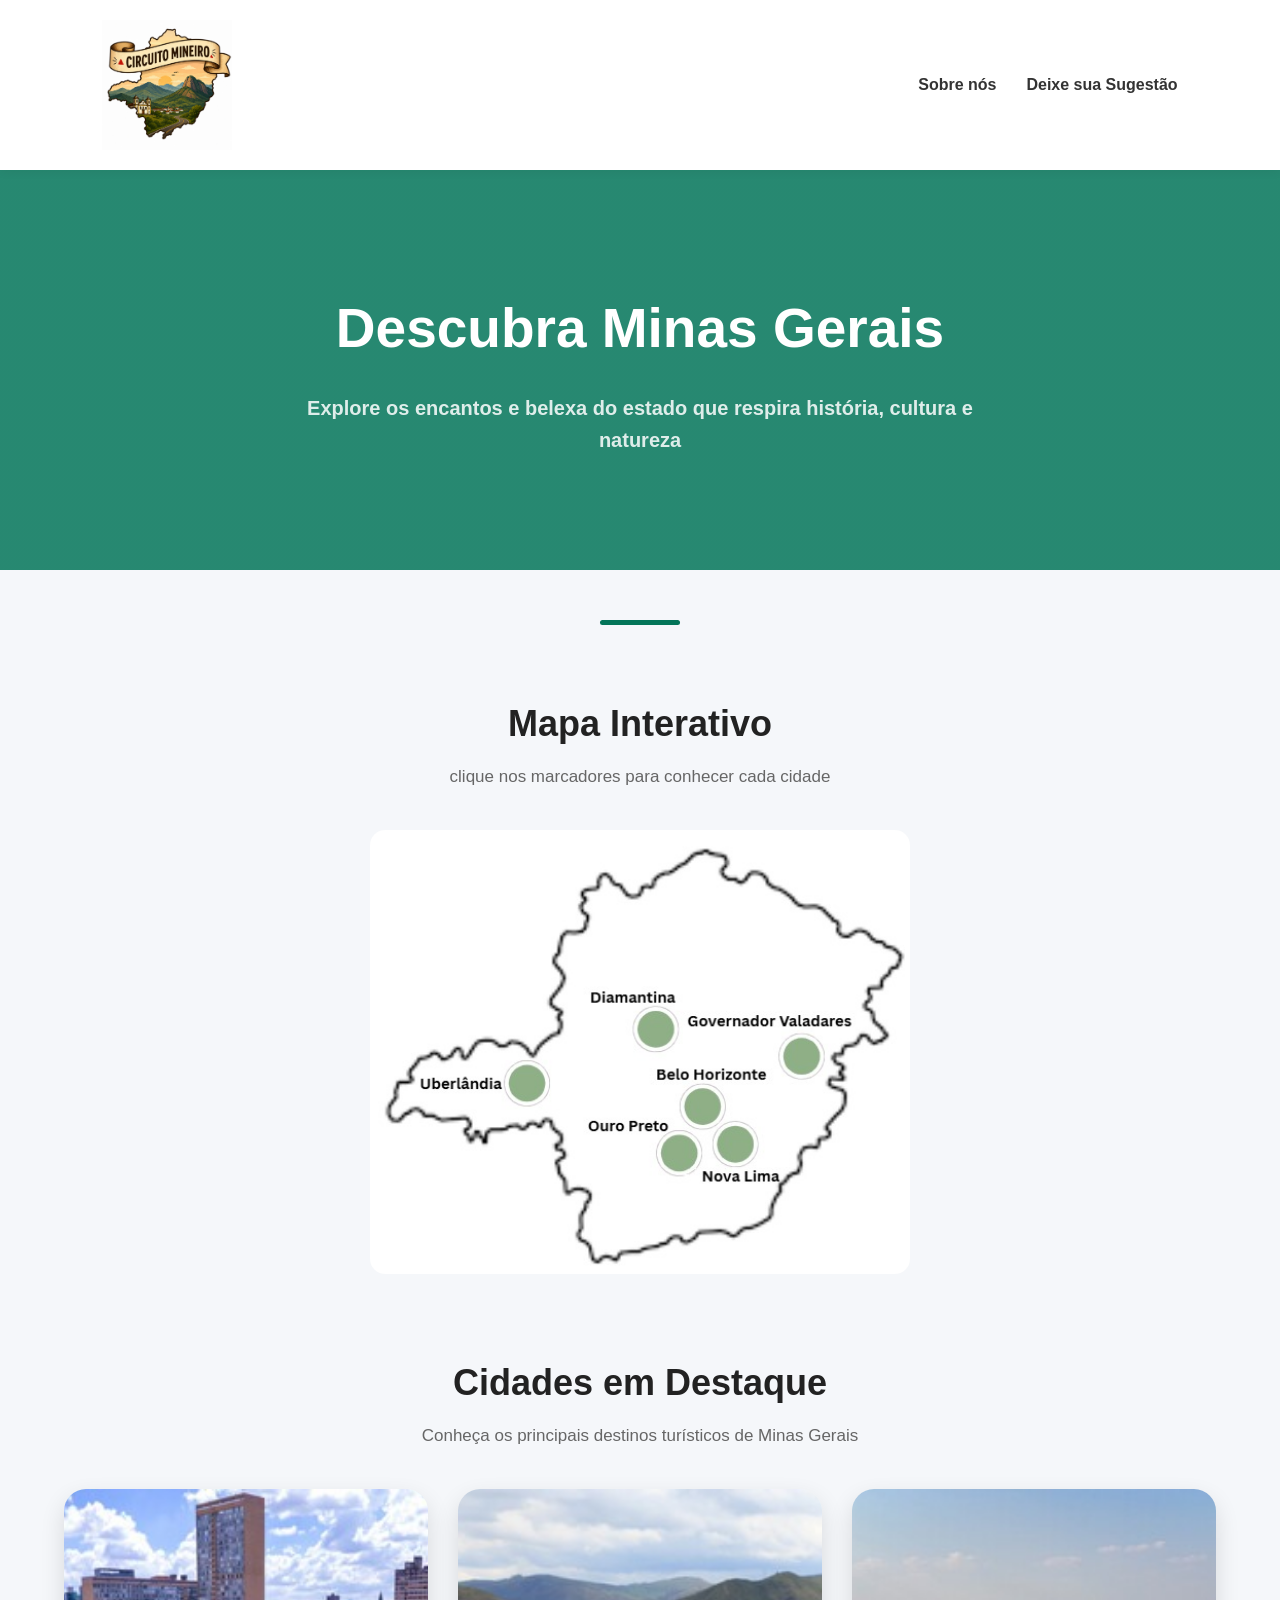
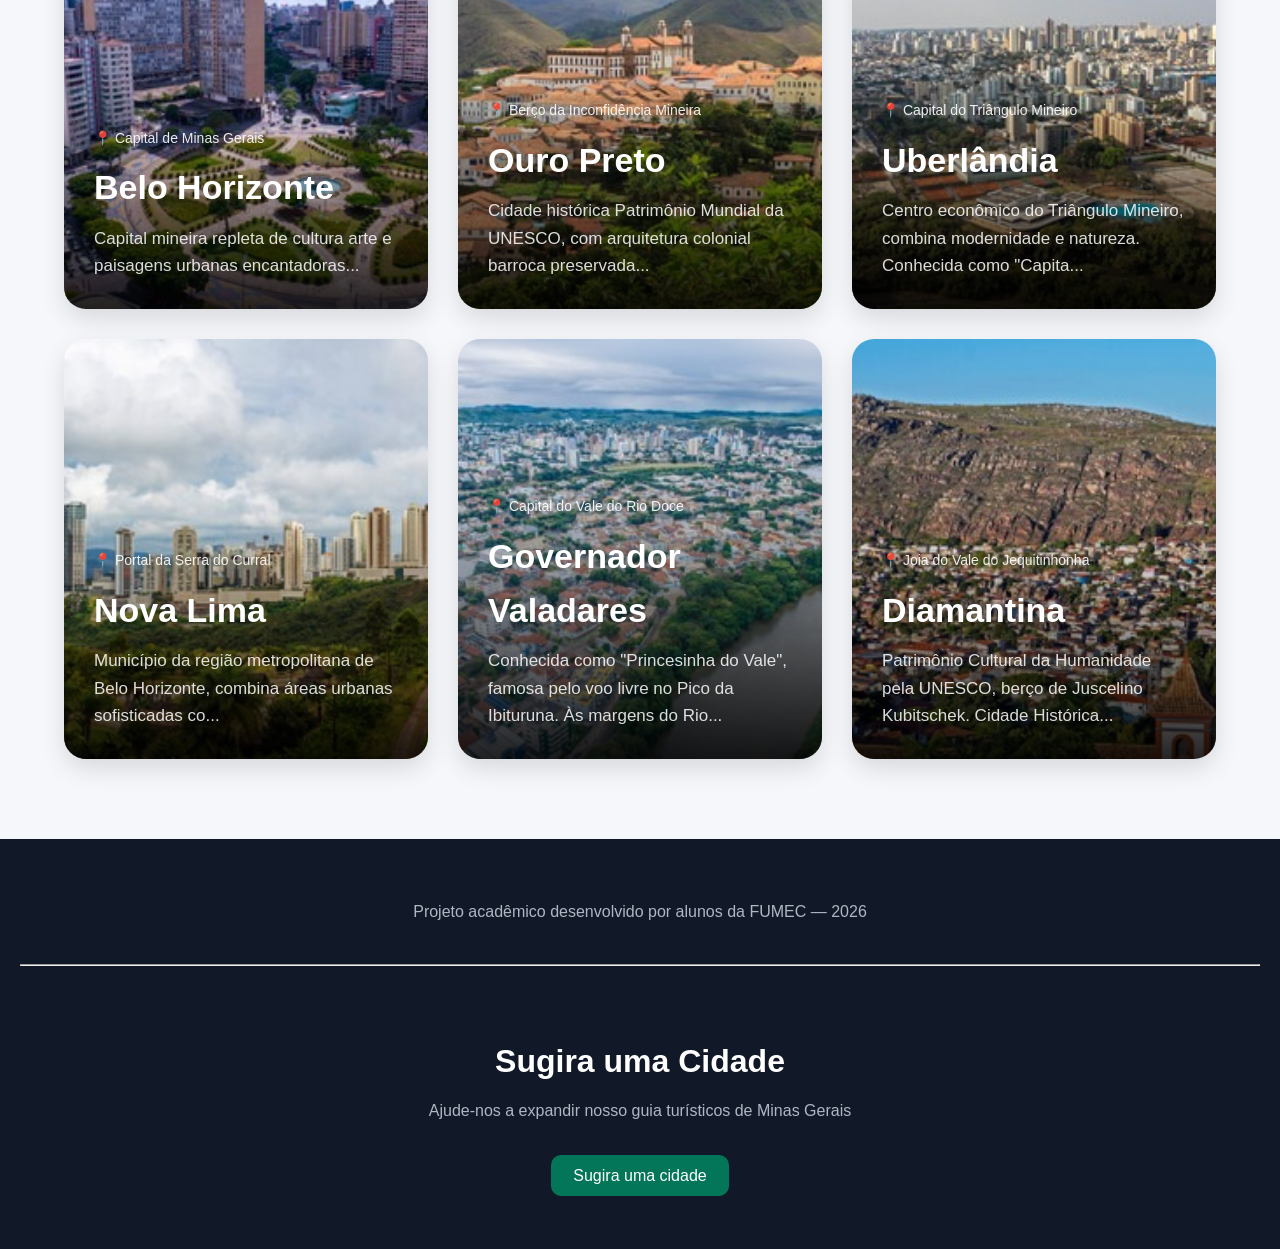
==== pagPrincipal.html @ 3b5ee838 "Java Script + lading page + style.css" ====
<!DOCTYPE html>
<html lang="pt-br">

<head>
    <meta charset="UTF-8">
    <meta name="viewport" content="width=device-width, initial-scale=1.0, maximum-scale=1.0">
    <title>Circuito Mineiro</title>
    <link rel="stylesheet" href="css/style.css">
    <link rel="icon" type="logo_site" href="../image/logo_site.png">
</head>

<body>

    <header>

        <img class="logo" src="image/logo_site.png" alt="logo do site">

        <div class="links">
            <a href="pages/sobre_nos.html">Sobre nós</a>
            <a href="#finalpag">Deixe sua Sugestão</a>
        </div>

    </header>
    <div class="faixa">
        <h1>Descubra Minas Gerais</h1>
        <h4>Explore os encantos e belexa do estado que respira história, cultura e natureza</h4>
    </div>

    <div class="divisao"></div>

    <h3>Mapa Interativo</h3>
    <p>clique nos marcadores para conhecer cada cidade</p>

    <img class="mapa" usemap="#mapaMinas" src="image/mapa_minas.png.png" alt="Mapa de Minas Gerais">

    <map name="mapaMinas">
        <area shape="circle" coords="323,267,23" href="pages/belo_horizonte.html" alt="Belo Horizonte">
        <area shape="circle" coords="356,307,23" href="pages/nova_lima.html" alt="Nova Lima">
        <area shape="circle" coords="150,247,23" href="pages/uberlandia.html" alt="Uberlândia">
        <area shape="circle" coords="278,191,23" href="pages/diamantina.html" alt="Diamantina">
        <area shape="circle" coords="300,315,23" href="pages/ouro_preto.html" alt="Ouro Preto">
        <area shape="circle" coords="421,220,24" href="pages/governador_valadares.html" alt="Governador Valadares">
    </map>

    <h3>Cidades em Destaque</h3>
    <p>Conheça os principais destinos turísticos de Minas Gerais</p>

    <div class="grid">

        <div class="card">
            <a href="pages/belo_horizonte.html"><img src="image/! Belo Horizonte.png"></a>

            <div class="overlay">
                <span>📍 Capital de Minas Gerais</span>
                <h2>Belo Horizonte</h2>
                <p>Capital mineira repleta de cultura arte e paisagens urbanas encantadoras...</p>
            </div>
        </div>

        <div class="card">
            <a href="pages/ouro_preto.html"><img src="image/! Ouro Preto.png"></a>

            <div class="overlay">
                <span>📍 Berço da Inconfidência Mineira</span>
                <h2>Ouro Preto</h2>
                <p>Cidade histórica Patrimônio Mundial da UNESCO, com arquitetura colonial barroca preservada...</p>
            </div>
        </div>

        <div class="card">
            <a href="pages/uberlandia.html"><img src="image/! Uberlandia.png"></a>

            <div class="overlay">
                <span>📍 Capital do Triângulo Mineiro</span>
                <h2>Uberlândia</h2>
                <p>Centro econômico do Triângulo Mineiro, combina modernidade e natureza. Conhecida como "Capita...</p>
            </div>
        </div>

        <div class="card">
            <a href="pages/nova_lima.html"><img src="image/! Nova Lima.png"></a>

            <div class="overlay">
                <span>📍 Portal da Serra do Curral</span>
                <h2>Nova Lima</h2>
                <p>Município da região metropolitana de Belo Horizonte, combina áreas urbanas sofisticadas co...</p>
            </div>
        </div>

        <div class="card">
            <a href="pages/governador_valadares.html"><img src="image/! Governador Valadares.png"></a>

            <div class="overlay">
                <span>📍 Capital do Vale do Rio Doce</span>
                <h2>Governador Valadares</h2>
                <p>Conhecida como "Princesinha do Vale", famosa pelo voo livre no Pico da Ibituruna. Às margens do
                    Rio...</p>
            </div>
        </div>


        <div class="card">
            <a href="pages/diamantina.html"><img src="image/! Diamantina.png"></a>

            <div class="overlay">
                <span>📍 Joia do Vale do Jequitinhonha</span>
                <h2>Diamantina</h2>
                <p>Patrimônio Cultural da Humanidade pela UNESCO, berço de Juscelino Kubitschek. Cidade Histórica...</p>
            </div>
        </div>

    </div>

    <footer class="rodape">
        <footer id="finalpag">
            <a href="#finalpag"></a>
        </footer>
        <p class="cor">Projeto acadêmico desenvolvido por alunos da FUMEC — 2026</p>
        <hr>
        <h3 class="color">Sugira uma Cidade</h3>
        <p class="cor">Ajude-nos a expandir nosso guia turísticos de Minas Gerais</p>
        <a class="btn" href="./pages/sugestao.html">Sugira uma cidade</a>
    </footer>

</body>

</html>
---- css/style.css ----
* {
    margin: 0;
    padding: 0;
    box-sizing: border-box;
}

body {
    background-color: #f5f7fa;
    font-family: Arial, Helvetica, sans-serif;
    color: #333;
    line-height: 1.6;
}

/* HEADER */

header {
    width: 100%;
    background-color: white;

    display: flex;
    justify-content: space-between;
    align-items: center;

    padding: 20px 8%;

    position: sticky;
    top: 0;

    z-index: 1000;

    box-shadow: 0 2px 10px rgba(0, 0, 0, 0.05);
}

.logo {
    width: 130px;
}

.mapa {
    display: block;
    width: 540px;
    margin: 40px auto 80px auto;
    border-radius: 15px;
}

.mapa:hover {
    transform: scale(1.02);
}

.links {
    display: flex;
    gap: 30px;
}

.links a {
    text-decoration: none;
    color: #333;
    font-weight: 600;
    transition: 0.3s;
}

.links a:hover {
    color: #037559;
}

/* HERO */

.faixa {
    width: 100%;
    min-height: 400px;

    background: linear-gradient(rgba(3, 117, 89, 0.85),
            rgba(3, 117, 89, 0.85));

    display: flex;
    flex-direction: column;
    justify-content: center;
    align-items: center;

    text-align: center;

    padding: 40px 20px;
}

.faixa h1 {
    font-size: 55px;
    color: white;
    margin-bottom: 20px;
}

.faixa h4 {
    font-size: 20px;
    color: rgba(255, 255, 255, 0.85);
    max-width: 700px;
}

/* TITULOS */

h3 {
    text-align: center;
    font-size: 36px;
    margin-top: 70px;
    margin-bottom: 10px;
    color: #222;
}

p {
    text-align: center;
    color: #666;
    margin-bottom: 40px;
    font-size: 17px;
}

/* GRID */

.grid {
    width: 90%;
    max-width: 1200px;
    margin: 0 auto 80px auto;
    display: grid;
    grid-template-columns: repeat(auto-fit, minmax(320px, 1fr));
    gap: 30px;
}

/* CARD */

.card {
    position: relative;
    height: 420px;
    border-radius: 22px;
    overflow: hidden;
    cursor: pointer;
    box-shadow: 0 10px 25px rgba(0, 0, 0, 0.12);
    transition: 0.4s;
}

.card:hover {
    transform: translateY(-8px);
}

.card img {
    width: 100%;
    height: 100%;
    object-fit: cover;
    transition: 0.4s;
}

.card:hover img {
    transform: scale(1.08);
}

/* OVERLAY */

.overlay {
    position: absolute;
    bottom: 0;
    left: 0;
    width: 100%;
    padding: 30px;
    color: white;
    background: linear-gradient(transparent,
            rgba(0, 0, 0, 0.85));
}

.overlay span {
    font-size: 14px;
    opacity: 0.9;
}

.overlay h2 {
    font-size: 34px;
    margin: 10px 0;
}

.overlay p {
    text-align: left;
    color: rgba(255, 255, 255, 0.85);
    margin-bottom: 0;
}


.centralizar {
    display: block;
    width: 100%;
    margin: auto;
    background-image: auto;
}

/* DIVISÃO */


.divisao {
    width: 80px;
    height: 5px;
    background-color: #037559;
    margin: 50px auto;
    border-radius: 10px;
}

/* FOOTER */

.rodape {
    background-color: #111827;
    padding: 60px 20px;
    text-align: center;
}

.color {
    color: white;
    font-size: 32px;
    margin-bottom: 10px;
}

.cor {
    color: #b0b7c3;
    font-size: 16px;
}

.btn {
    background-color: #037559;

    color: white;

    text-decoration: none;

    padding: 12px 22px;

    border-radius: 10px;

    transition: 0.3s;
}

.btn:hover {
    background-color: #025c46;
}

/* RESPONSIVO */

@media (max-width: 768px) {

    header {
        flex-direction: column;
        gap: 20px;
    }

    .links {
        flex-direction: column;
        text-align: center;
        gap: 15px;
    }

    .faixa h1 {
        font-size: 40px;
    }

    .faixa h4 {
        font-size: 18px;
    }

    h3 {
        font-size: 30px;
    }

    .card {
        height: 350px;
    }

    .overlay h2 {
        font-size: 28px;
    }
}
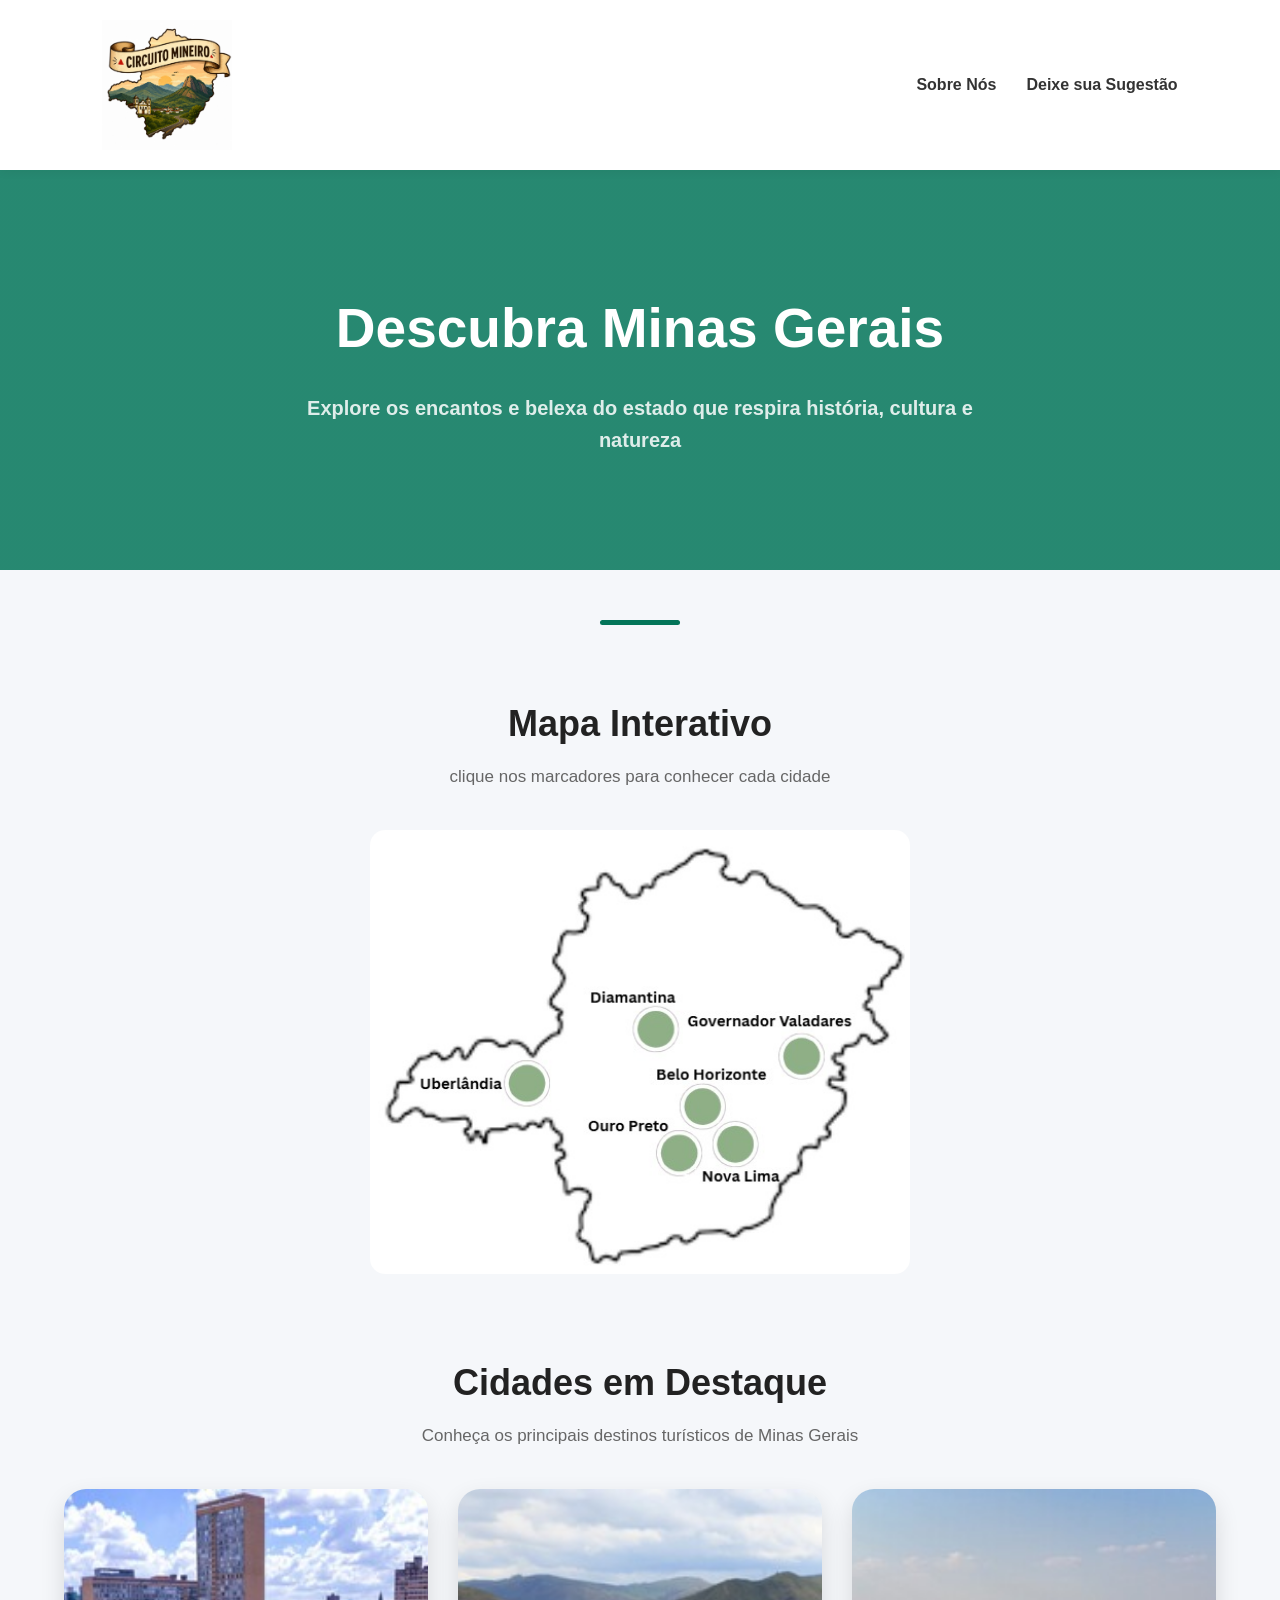
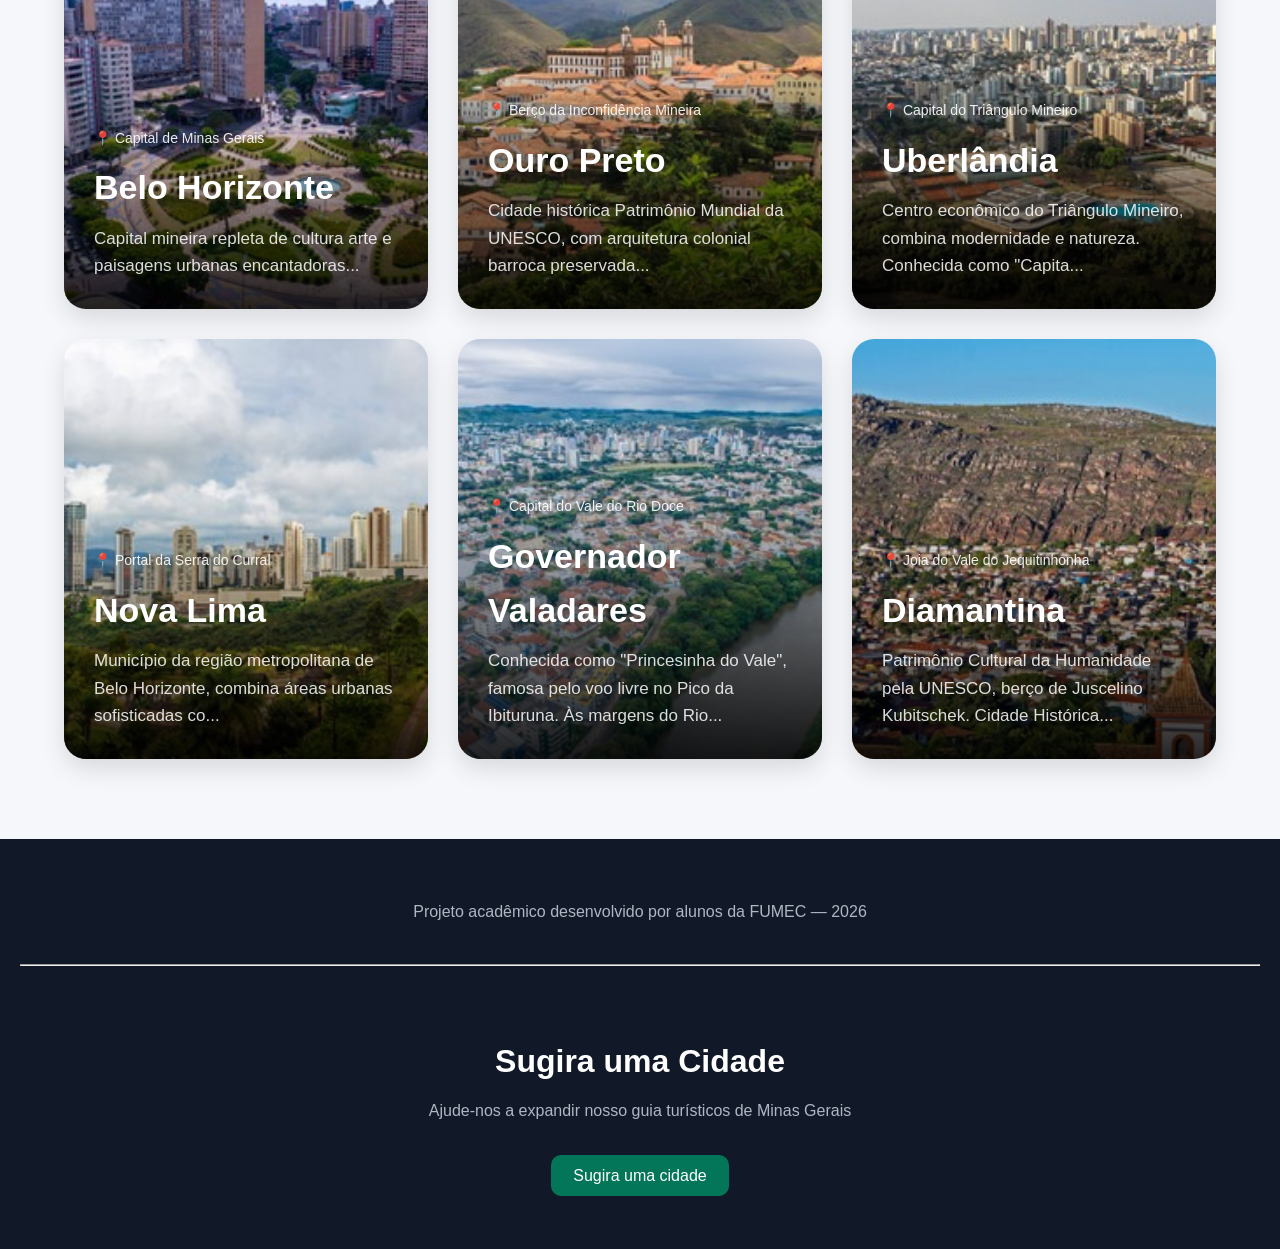
==== commit 8c2fec6e: "Plaenje sua Viagem" ====
--- a/pagPrincipal.html
+++ b/pagPrincipal.html
@@ -6,7 +6,7 @@
     <meta name="viewport" content="width=device-width, initial-scale=1.0, maximum-scale=1.0">
     <title>Circuito Mineiro</title>
     <link rel="stylesheet" href="css/style.css">
-    <link rel="icon" type="logo_site" href="../image/logo_site.png">
+    <link rel="icon" type="logo_site" href="./image/logo_site.png">
 </head>
 
 <body>
@@ -16,7 +16,7 @@
         <img class="logo" src="image/logo_site.png" alt="logo do site">
 
         <div class="links">
-            <a href="pages/sobre_nos.html">Sobre nós</a>
+            <a href="pages/sobre_nos.html">Sobre Nós</a>
             <a href="#finalpag">Deixe sua Sugestão</a>
         </div>
 
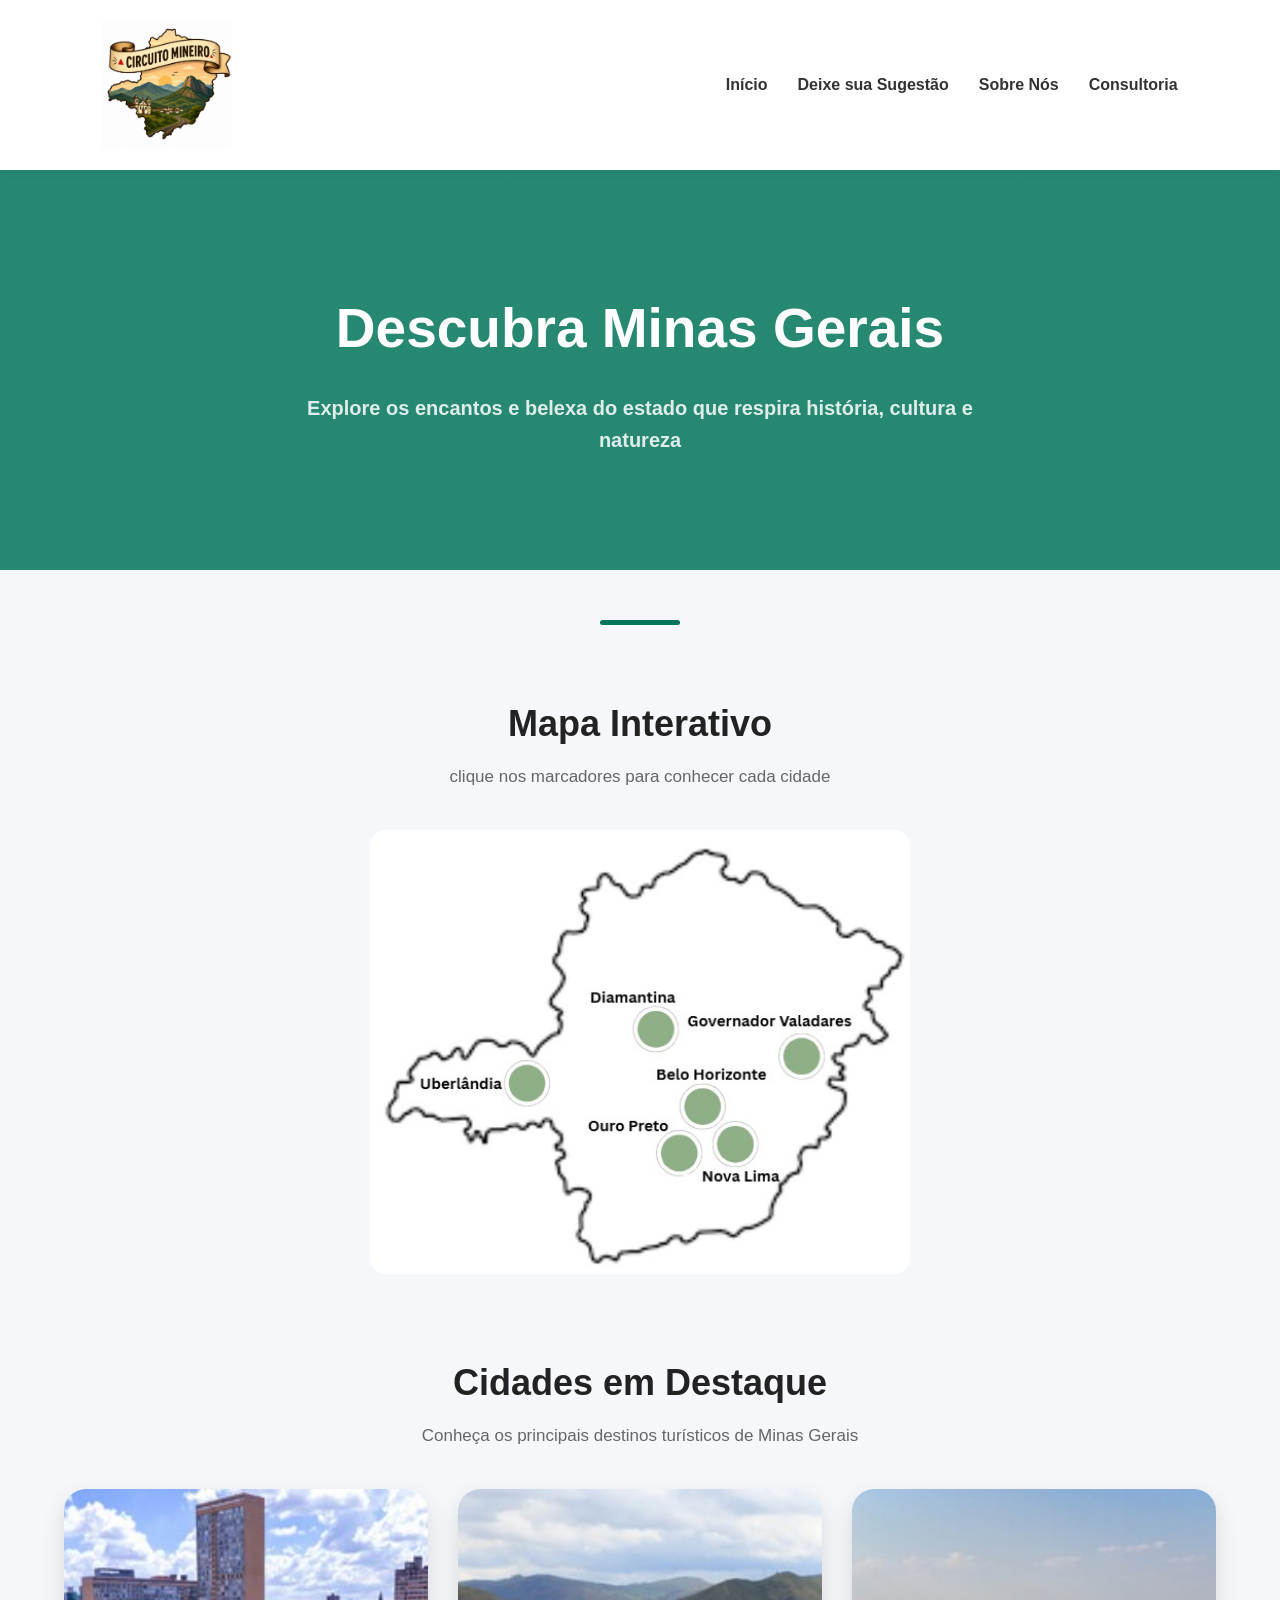
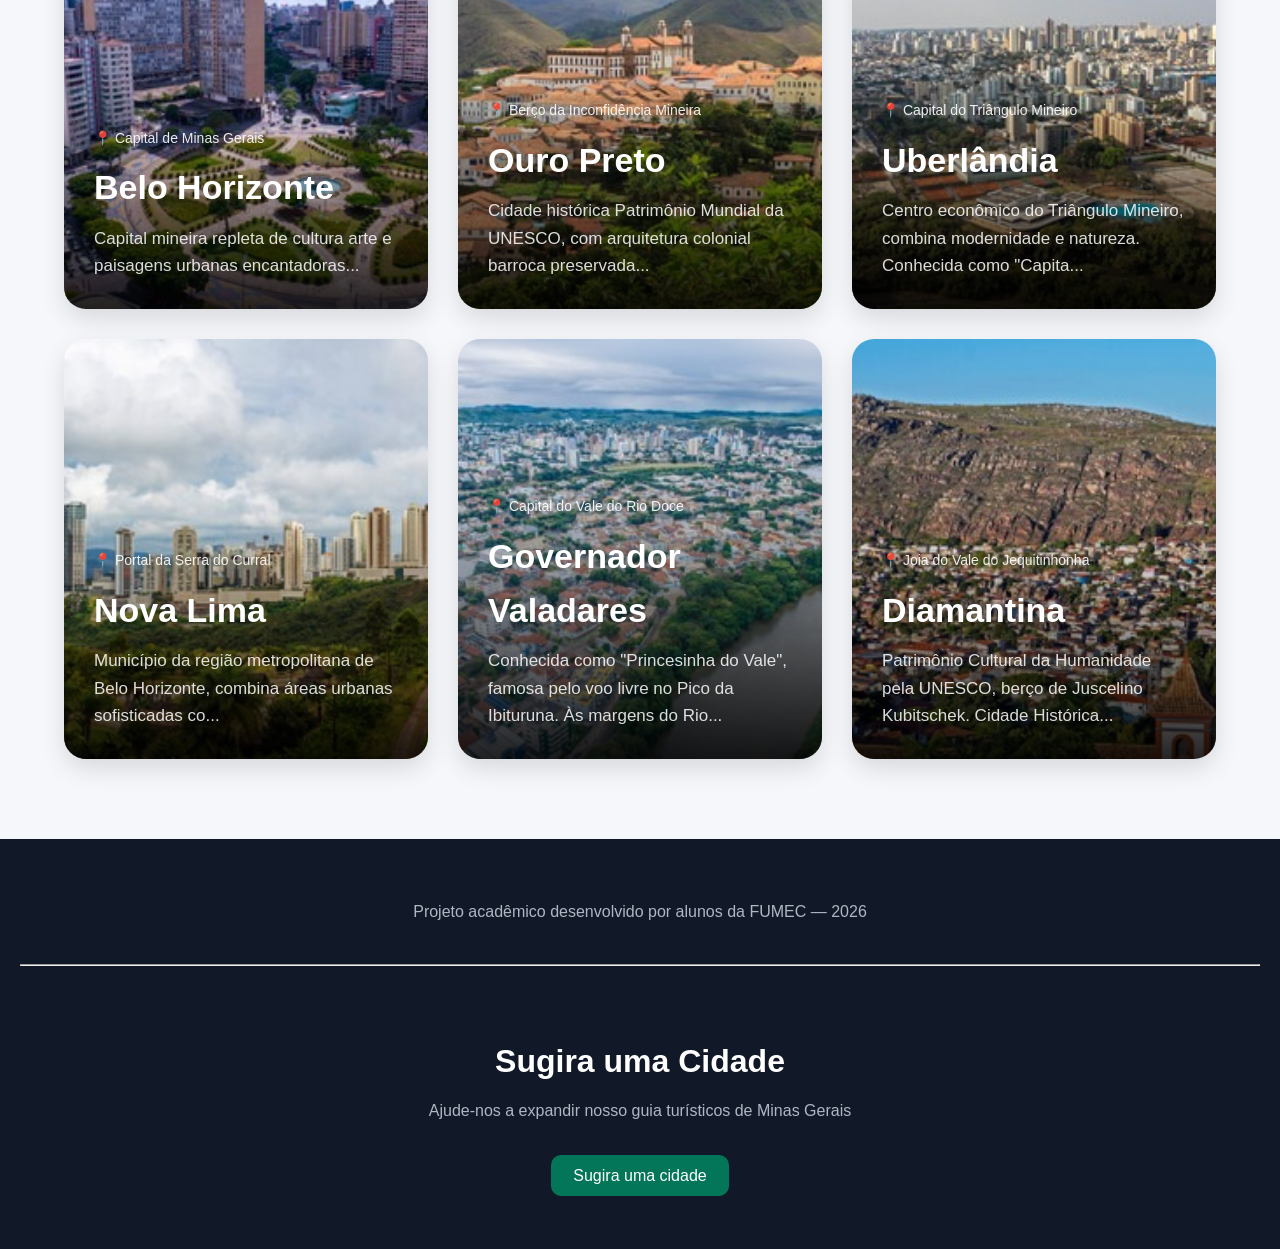
==== commit 4f6cc913: "Update pagPrincipal.html vou criar a pagina da consultoria para ver se o link funciona" ====
--- a/pagPrincipal.html
+++ b/pagPrincipal.html
@@ -15,9 +15,15 @@
 
         <img class="logo" src="image/logo_site.png" alt="logo do site">
 
-        <div class="links">
+        <div class="menu-toggle" id="menu-toggle">
+            ☰
+        </div>
+
+        <div class="links" id="links">
+            <a href="pagPrincipal.html">Início</a>
+            <a href="#finalpag">Deixe sua Sugestão</a>
             <a href="pages/sobre_nos.html">Sobre Nós</a>
-            <a href="#finalpag">Deixe sua Sugestão</a>
+            <a href="pages/consultoria.html">Consultoria</a>                                                                                                                                                                                                        
         </div>
 
     </header>
@@ -31,7 +37,7 @@
     <h3>Mapa Interativo</h3>
     <p>clique nos marcadores para conhecer cada cidade</p>
 
-    <img class="mapa" usemap="#mapaMinas" src="image/mapa_minas.png.png" alt="Mapa de Minas Gerais">
+    <img class="mapa" id="mapa-img" usemap="#mapaMinas" src="image/mapa_minas.png.png" alt="Mapa de Minas Gerais">
 
     <map name="mapaMinas">
         <area shape="circle" coords="323,267,23" href="pages/belo_horizonte.html" alt="Belo Horizonte">
@@ -124,4 +130,62 @@
 
 </body>
 
-</html>+<script>
+
+    // responsividade do mapa clicável
+
+    window.onload = function () {
+
+        const img = document.getElementById("mapa-img");
+        const areas = document.querySelectorAll("area");
+
+        // Coordenadas ORIGINAIS
+        const originalCoords = [
+            "323,267,23", // Belo Horizonte
+            "356,307,23", // Nova Lima
+            "150,247,23", // Uberlândia
+            "278,191,23", // Diamantina
+            "300,315,23", // Ouro Preto
+            "421,220,24"  // Governador Valadares
+        ];
+
+        function resizeMap() {
+
+            const larguraOriginal = 540;
+
+            const proporcao = img.clientWidth / larguraOriginal;
+
+            areas.forEach((area, index) => {
+
+                let coords = originalCoords[index]
+                    .split(",")
+                    .map(Number);
+
+                let novasCoords = coords.map(coord =>
+                    Math.round(coord * proporcao)
+                );
+
+                area.coords = novasCoords.join(",");
+            });
+        }
+
+        resizeMap();
+
+        window.addEventListener("resize", resizeMap);
+    };
+
+    //método hamburger para celulares
+
+    const menuToggle = document.getElementById("menu-toggle");
+
+    const links = document.getElementById("links");
+
+    menuToggle.addEventListener("click", function () {
+
+        links.classList.toggle("active");
+
+    });
+
+</script>
+
+</html>
--- a/css/style.css
+++ b/css/style.css
@@ -38,12 +38,9 @@
 .mapa {
     display: block;
     width: 540px;
+    max-width: 95%;
     margin: 40px auto 80px auto;
     border-radius: 15px;
-}
-
-.mapa:hover {
-    transform: scale(1.02);
 }
 
 .links {
@@ -217,15 +214,10 @@
 
 .btn {
     background-color: #037559;
-
-    color: white;
-
+    color: white;
     text-decoration: none;
-
     padding: 12px 22px;
-
     border-radius: 10px;
-
     transition: 0.3s;
 }
 
@@ -233,12 +225,48 @@
     background-color: #025c46;
 }
 
+/* BOTÃO */
+
+.menu-toggle {
+    display: none;
+    font-size: 32px;
+    cursor: pointer;
+    color: #037559;
+}
+
 /* RESPONSIVO */
 
 @media (max-width: 768px) {
 
+    .menu-toggle {
+        display: block;
+    }
+
+    .links {
+        display: none;
+        position: absolute;
+        top: 90px;
+        right: 20px;
+        background-color: white;
+        width: 220px;
+        border-radius: 12px;
+        padding: 20px;
+        box-shadow: 0 5px 20px rgba(0, 0, 0, 0.15);
+        flex-direction: column;
+        gap: 20px;
+    }
+
+    .links.active {
+        display: flex;
+    }
+}
+
+/* RESPONSIVO */
+
+@media (max-width: 768px) {
+
     header {
-        flex-direction: column;
+        display: flex;
         gap: 20px;
     }
 
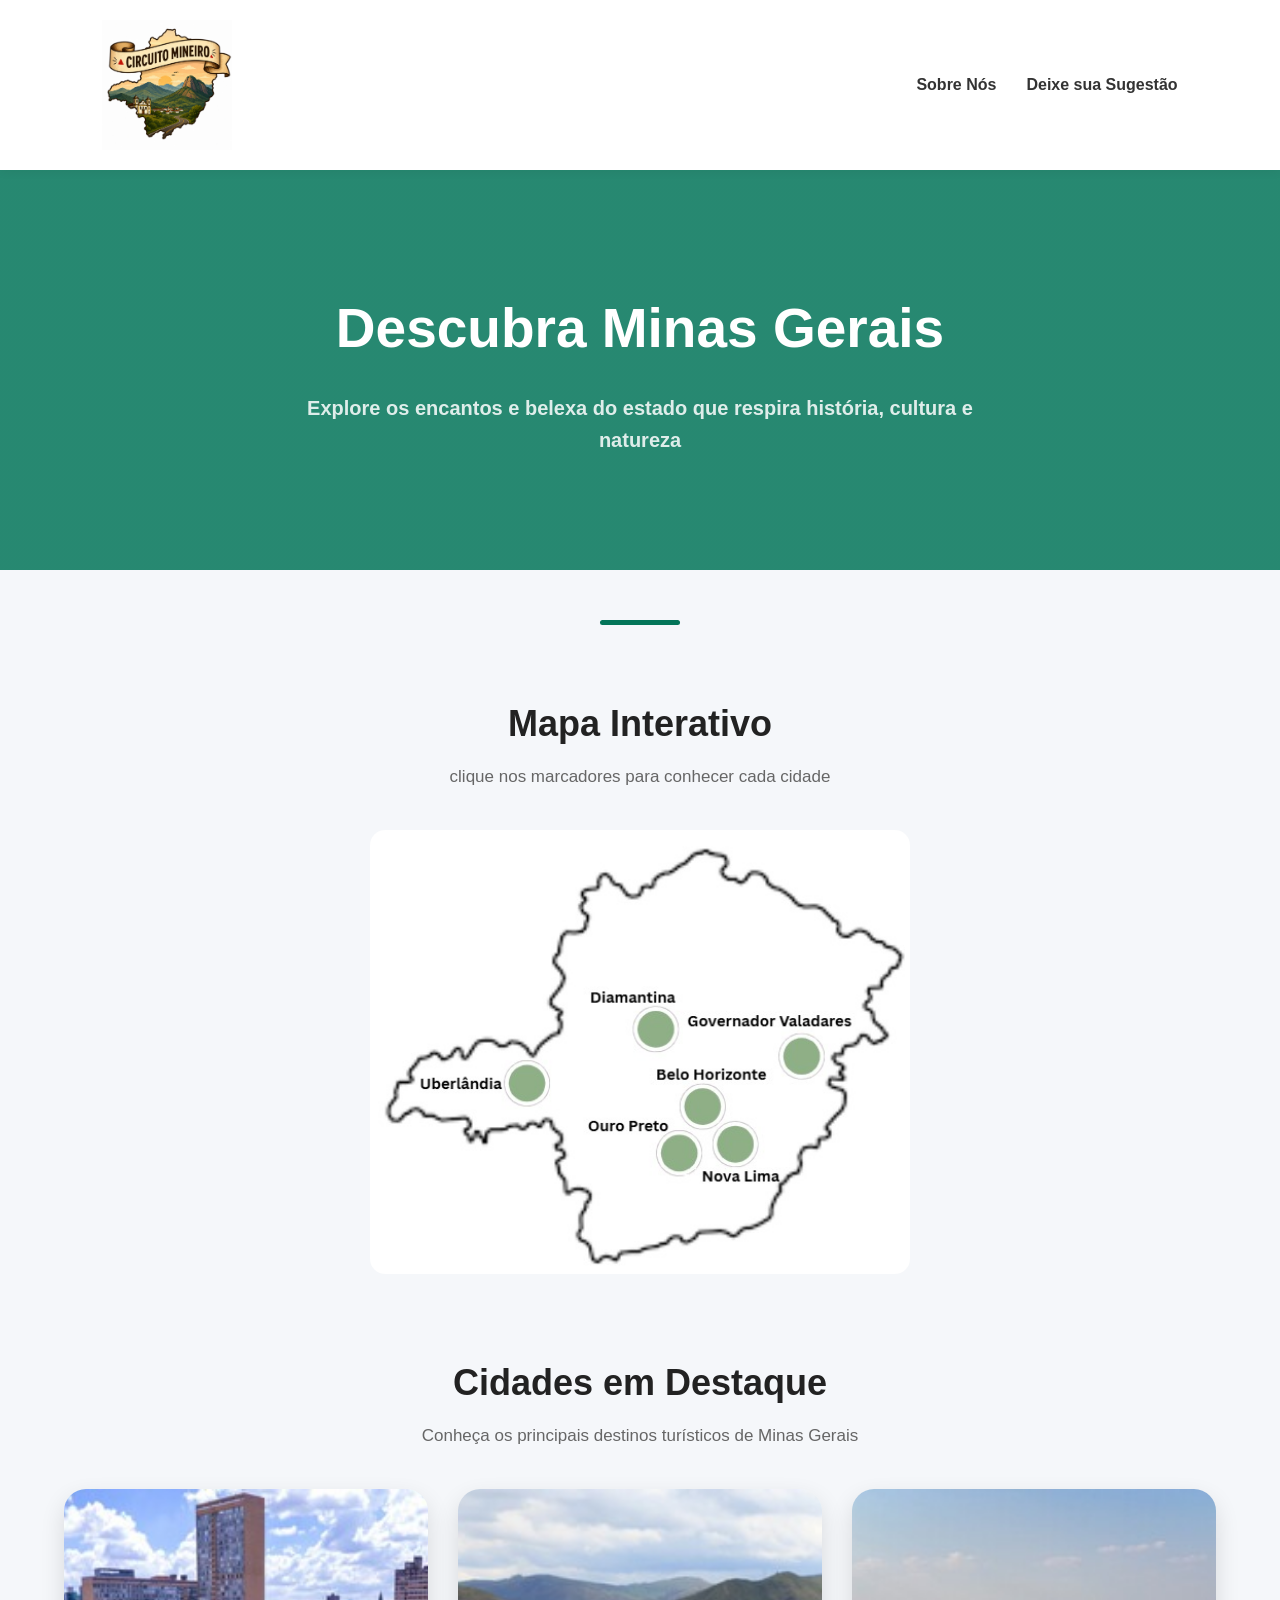
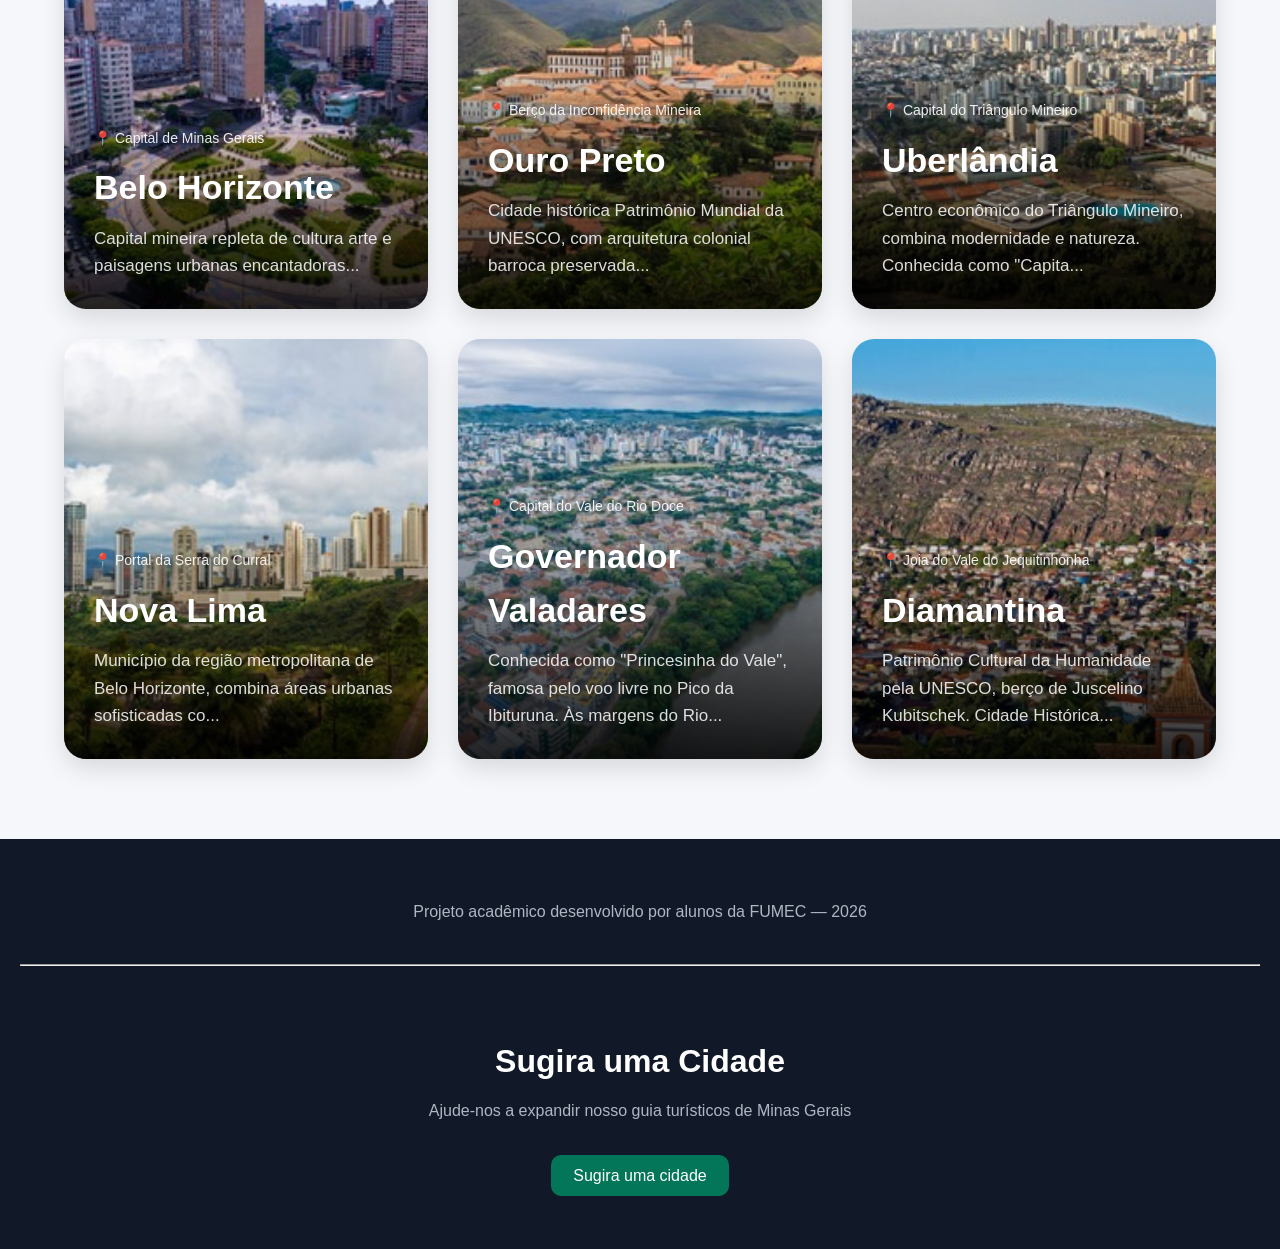
==== commit 30a80613: "Try1 revert commit header principal" ====
--- a/pagPrincipal.html
+++ b/pagPrincipal.html
@@ -20,10 +20,8 @@
         </div>
 
         <div class="links" id="links">
-            <a href="pagPrincipal.html">Início</a>
-            <a href="#finalpag">Deixe sua Sugestão</a>
             <a href="pages/sobre_nos.html">Sobre Nós</a>
-            <a href="pages/consultoria.html">Consultoria</a>                                                                                                                                                                                                        
+            <a href="#finalpag">Deixe sua Sugestão</a>                                                                                                                                                                                                           
         </div>
 
     </header>
